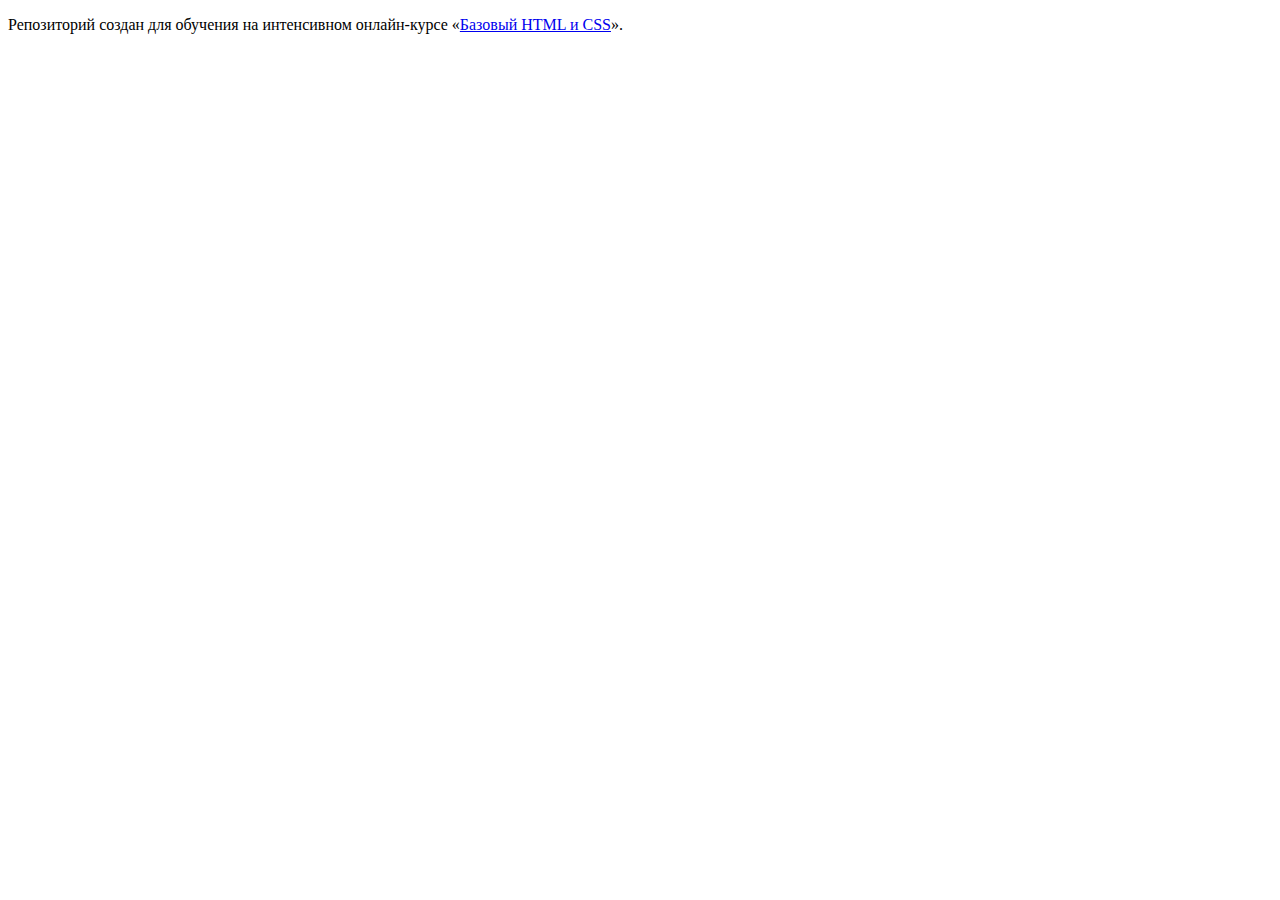
==== index.html @ b1e386b3 ":hatching_chick:" ====
<!DOCTYPE html>
<html lang="ru">
  <head>
    <meta charset="utf-8">
    <title>HTML Academy: Глейси</title>
  </head>
  <body>

    <p>Репозиторий создан для обучения на интенсивном онлайн‑курсе «<a href="https://htmlacademy.ru/intensive/htmlcss">Базовый HTML и CSS</a>».</p>

  </body>
</html>
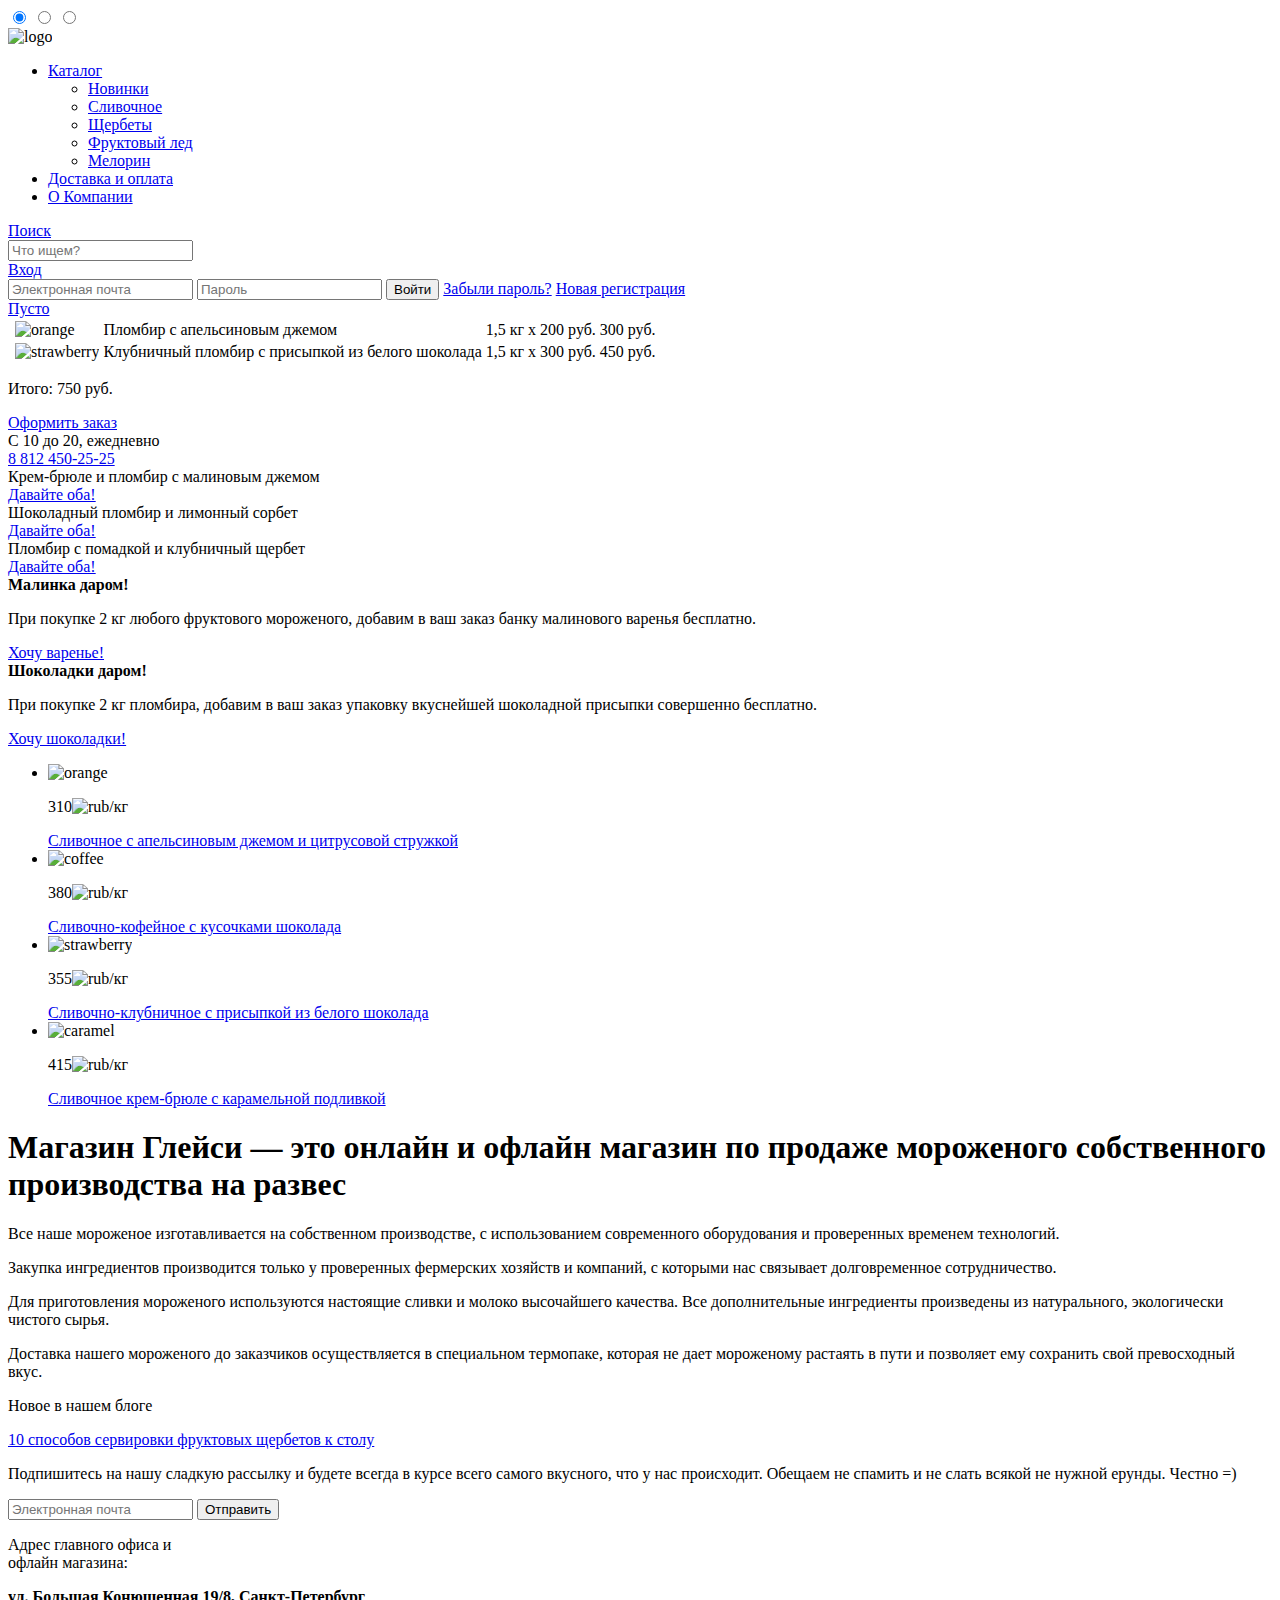
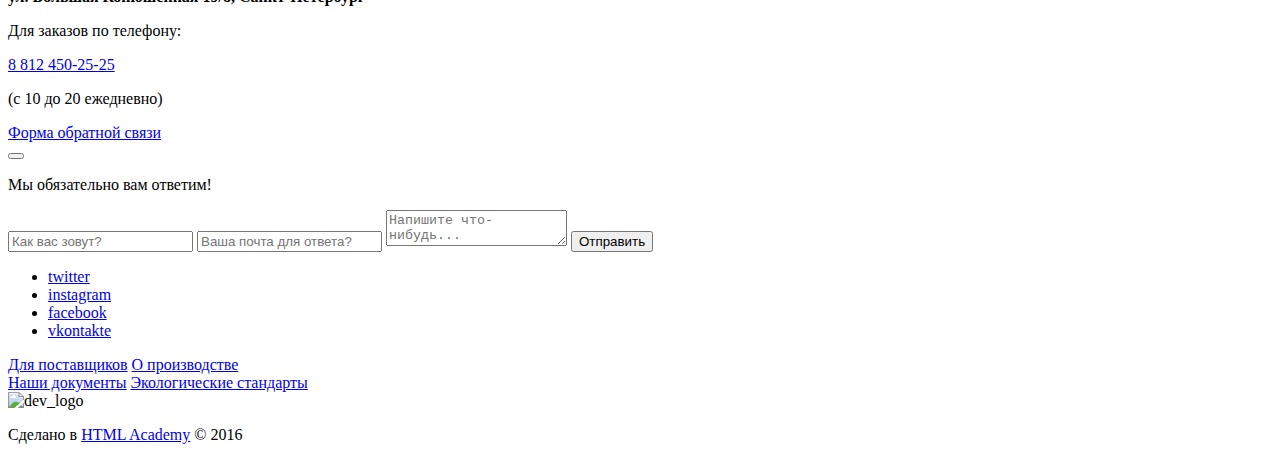
==== commit 8e5abe24: "First commit" ====
--- a/index.html
+++ b/index.html
@@ -1,12 +1,304 @@
 <!DOCTYPE html>
-<html lang="ru">
-  <head>
-    <meta charset="utf-8">
-    <title>HTML Academy: Глейси</title>
-  </head>
-  <body>
-
-    <p>Репозиторий создан для обучения на интенсивном онлайн‑курсе «<a href="https://htmlacademy.ru/intensive/htmlcss">Базовый HTML и CSS</a>».</p>
-
-  </body>
-</html>
+<html>
+<head>
+	<title>Gllacy - главная</title>
+	<meta charset="utf-8">
+	<link rel="stylesheet" href="css/normalize.css">
+	<link rel="stylesheet" href="css/style.min.css">
+</head>
+<body>
+	<input type="radio" id="btn-1" name="toggle" checked>
+	<input type="radio" id="btn-2" name="toggle">
+	<input type="radio" id="btn-3" name="toggle">
+
+	<div class="site-wrapper">
+		<header>
+			<div class="header-layout-column-left">
+				<div class="header-logo">
+					<img src="img/header_logo.svg" width="153" height="63" alt="logo">
+				</div>
+
+				<ul class="header-menu">
+					<li><a href="#shop">Каталог</a>
+						<div class="header-sub-menu-wrapper">
+							<ul class="header-sub-menu">
+								<li><a class="header-sub-menu-new" href="#">Новинки</a></li>
+								<li><a href="catalog.html">Сливочное</a></li>
+								<li><a href="#">Щербеты</a></li>
+								<li><a href="#">Фруктовый лед</a></li>
+								<li><a href="#">Мелорин</a></li>
+							</ul>
+						</div>
+					</li>
+
+					<li><a href="#price">Доставка и оплата</a></li>
+					<li><a href="#info">О Компании</a></li>
+				</ul>
+			</div>
+
+			<div class="header-layout-column-right">
+				<div class="header-search">
+					<a class="header-search-link" href="#search">Поиск</a>
+
+					<div class="search-field-wrapper">
+						<div class="search-field">
+							<form action="https://echo.htmlacademy.ru" method="get">
+								<input type="text" name="search" placeholder="Что ищем?" required>
+							</form>
+						</div>
+					</div>
+				</div>
+
+				<div class="header-login">
+					<a class="header-login-link" href="#login">Вход</a>
+
+					<div class="login-field-wrapper">
+						<div class="login-field">
+							<form action="https://echo.htmlacademy.ru" method="post">
+								<input type="email" name="email" placeholder="Электронная почта" required>
+
+								<input type="password" name="pass" placeholder="Пароль" required>
+
+								<input type="submit" value="Войти" name="submit_button">
+
+								<a href="#">Забыли пароль?</a>
+
+								<a href="#">Новая регистрация</a>
+							</form>
+						</div>
+					</div>
+				</div>
+
+				<div class="header-cart">
+					<a class="header-cart-link" href="#cart">Пусто</a>
+
+					<div class="cart-field-wrapper">
+						<div class="cart-field">
+							<table class="cart-table">
+								<tr>
+									<td><a class="item-delete" title="Удалить"></a></td>
+									<td><img src="img/orange.png" width="33" height="33" alt="orange"></td>
+									<td>Пломбир с апельсиновым джемом</td>
+									<td>1,5 кг<span> x 200 руб.</span></td>
+									<td>300 руб.</td>
+								</tr>
+
+								<tr>
+									<td><a class="item-delete" title="Удалить"></a></td>
+									<td><img src="img/strawberry.png" width="33" height="33" alt="strawberry"></td>
+									<td>Клубничный пломбир с присыпкой из белого шоколада</td>
+									<td>1,5 кг<span> x 300 руб.</span></td>
+									<td>450 руб.</td>
+								</tr>
+							</table>
+
+							<div class="cart-field-price-wrapper">
+								<p class="cart-field-price">Итого: 750 руб.</p>
+							</div>
+
+							<a class="cart-field-button button" href="#make_order">Оформить заказ</a>
+						</div>
+					</div>
+				</div>
+			</div>
+		</header>
+
+		<main>
+			<div class="info">
+				<div class="schedule">С 10 до 20, ежедневно</div>
+
+				<a class="tel" href="tel:+78124502525">8 812 450-25-25</a>
+			</div>
+
+			<div class="slider">
+				<div class="slider-controls">
+					<label for="btn-1"></label>
+					<label for="btn-2"></label>
+					<label for="btn-3"></label>
+				</div>
+
+				<div class="slide" id="slide-1">
+					<div class="slider-title">Крем-брюле и пломбир с малиновым джемом</div>
+					<a class="slider-button button" href="#1">Давайте оба!</a>
+				</div>
+
+				<div class="slide" id="slide-2">
+					<div class="slider-title">Шоколадный пломбир и лимонный сорбет</div>
+					<a class="slider-button button" href="#1">Давайте оба!</a>
+				</div>
+
+				<div class="slide" id="slide-3">
+					<div class="slider-title">Пломбир с помадкой и клубничный щербет</div>
+					<a class="slider-button button" href="#1">Давайте оба!</a>
+				</div>
+			</div>
+
+			<div class="banner-wrapper">
+				<div class="banner-left">
+					<b>Малинка даром!</b>
+
+					<p>При покупке 2 кг любого фруктового мороженого, добавим в ваш заказ банку малинового варенья бесплатно.</p>
+
+					<a class="banner-button button" href="#1">Хочу варенье!</a>
+				</div>
+
+				<div class="banner-right">
+					<b>Шоколадки даром!</b>
+
+					<p>При покупке 2 кг пломбира, добавим в ваш заказ упаковку вкуснейшей шоколадной присыпки совершенно бесплатно.</p>
+
+					<a class="banner-button button" href="#1">Хочу шоколадки!</a>
+				</div>
+			</div>
+
+			<ul class="products">
+				<li>
+					<div class="products-image products-hit">
+						<img class="products-photo" src="img/orange.png" width="267" height="267" alt="orange">
+
+						<p class="products-price">
+							<span>310<img src="img/rub_icon.svg" width="32" height="37" alt="rub"></span>/кг
+						</p>
+					</div>
+
+					<a class="products-title" href="#1">Сливочное с апельсиновым джемом и цитрусовой стружкой</a>
+				</li>
+
+				<li>
+					<div class="products-image products-hit">
+						<img class="products-photo" src="img/coffee.png" width="267" height="267" alt="coffee">
+
+						<p class="products-price"><span>380<img src="img/rub_icon.svg" width="32" height="37" alt="rub"></span>/кг</p>
+					</div>
+
+					<a class="products-title" href="#1">Сливочно-кофейное с кусочками шоколада</a>
+				</li>
+
+				<li>
+					<div class="products-image products-hit">
+						<img class="products-photo" src="img/strawberry.png" width="267" height="267" alt="strawberry">
+
+						<p class="products-price"><span>355<img src="img/rub_icon.svg" width="32" height="37" alt="rub"></span>/кг</p>
+					</div>
+
+					<a class="products-title" href="#1">Сливочно-клубничное с присыпкой из белого шоколада</a>
+				</li>
+
+				<li>
+					<div class="products-image products-hit">
+						<img class="products-photo" src="img/caramel.png" width="267" height="267" alt="caramel">
+
+						<p class="products-price"><span>415<img src="img/rub_icon.svg" width="32" height="37" alt="rub"></span>/кг</p>
+					</div>
+
+					<a class="products-title" href="#1">Сливочное крем-брюле с карамельной подливкой</a>
+				</li>
+			</ul>
+
+			<div class="seo">
+				<h1>Магазин Глейси — это онлайн и офлайн магазин по продаже мороженого собственного производства на развес</h1>
+
+				<div class="seo-top">
+					<p class="seo-paragraph">Все наше мороженое изготавливается на собственном производстве, с использованием современного оборудования и проверенных временем технологий.</p>
+
+					<p class="seo-paragraph">Закупка ингредиентов  производится только у проверенных фермерских хозяйств и компаний, с которыми нас связывает долговременное сотрудничество.</p>	          
+				</div>
+
+				<div class="seo-bottom">
+					<p class="seo-paragraph">Для приготовления мороженого используются настоящие сливки и молоко высочайшего качества. Все дополнительные ингредиенты произведены из натурального, экологически чистого сырья.</p>
+
+					<p class="seo-paragraph">Доставка нашего мороженого до заказчиков осуществляется в специальном термопаке, которая не дает мороженому растаять в пути и позволяет ему сохранить свой превосходный вкус.</p>
+				</div>
+			</div>
+
+			<div class="subscribe-and-news-wrapper">
+				<div class="blog-news">
+					<p>Новое в нашем блоге</p>
+
+					<a href="#blog_news">10 способов сервировки фруктовых щербетов к столу</a>
+				</div>
+
+				<div class="subscribe-wrapper">
+					<div class="subscribe">
+						<p>Подпишитесь на нашу сладкую рассылку и будете всегда в курсе всего самого вкусного, что у нас происходит. Обещаем не спамить и не слать всякой не нужной ерунды. Честно =)</p>
+
+						<div class="subscribe-form">
+							<form action="" method="post">
+								<input type="email" id="email" placeholder="Электронная почта"  required>
+								<input type="submit" value="Отправить" name="subscribe">
+							</form>
+						</div>
+					</div>
+				</div>
+			</div>
+
+		</main>
+
+		<div class="contacts">
+			<div class="contacts-map" id="ya-map"></div>
+
+			<div class="contacts-info">
+				<p>Адрес главного офиса и<br> офлайн магазина:</p>
+
+				<p><b>ул. Большая Конюшенная 19/8, Санкт-Петербург</b></p>
+
+				<p>Для заказов по телефону:</p>
+
+				<a class="contacts-tel" href="tel:+78124502525">8 812 450-25-25</a>
+
+				<p>(с 10 до 20 ежедневно)</p>
+
+				<a class="contacts-info-button button" href="feedback_form.html">Форма обратной связи</a>
+
+				<div class="feedback-form-overlay"></div>
+
+				<div class="feedback-form">
+					<form action="https://echo.htmlacademy.ru" method="post">
+						<button class="feedback-form-close" type="button" title="Закрыть"></button>
+
+						<p>Мы обязательно вам ответим!</p>
+
+						<input type="text" name="username" placeholder="Как вас зовут?" >
+
+						<input type="email" name="email" placeholder="Ваша почта для ответа?" >
+
+						<textarea name="comment" placeholder="Напишите что-нибудь..." ></textarea>
+
+						<input type="submit" value="Отправить" name="send_form">
+					</form>
+				</div>
+			</div>
+		</div>
+
+		<footer>
+			<ul class="footer-social">
+				<li><a class="icon icon-twit" href="#twitter">twitter</a></li>
+				<li><a class="icon icon-inst" href="#instagram">instagram</a></li>
+				<li><a class="icon icon-fb" href="#facebook">facebook</a></li>
+				<li><a class="icon icon-vk" href="#vkontakte">vkontakte</a></li>
+			</ul>
+
+			<div class="footer-sub-menu">
+				<div class="sub-menu-left">
+					<a class="sub-menu-marked" href="#1">Для поставщиков</a>
+
+					<a href="#1">О производстве</a>
+				</div>
+
+				<div class="sub-menu-right">
+					<a href="#1">Наши документы</a>
+
+					<a href="#1">Экологические стандарты</a>
+				</div>
+			</div>
+
+			<div class="footer-developer">
+				<img src="img/developer_logo.svg" width="108" height="37" alt="dev_logo">
+
+				<p>Сделано в <a href="https://htmlacademy.ru/">HTML Academy</a> &#169; 2016</p>
+			</div>
+		</footer>
+	</div>
+
+</body>
+</html>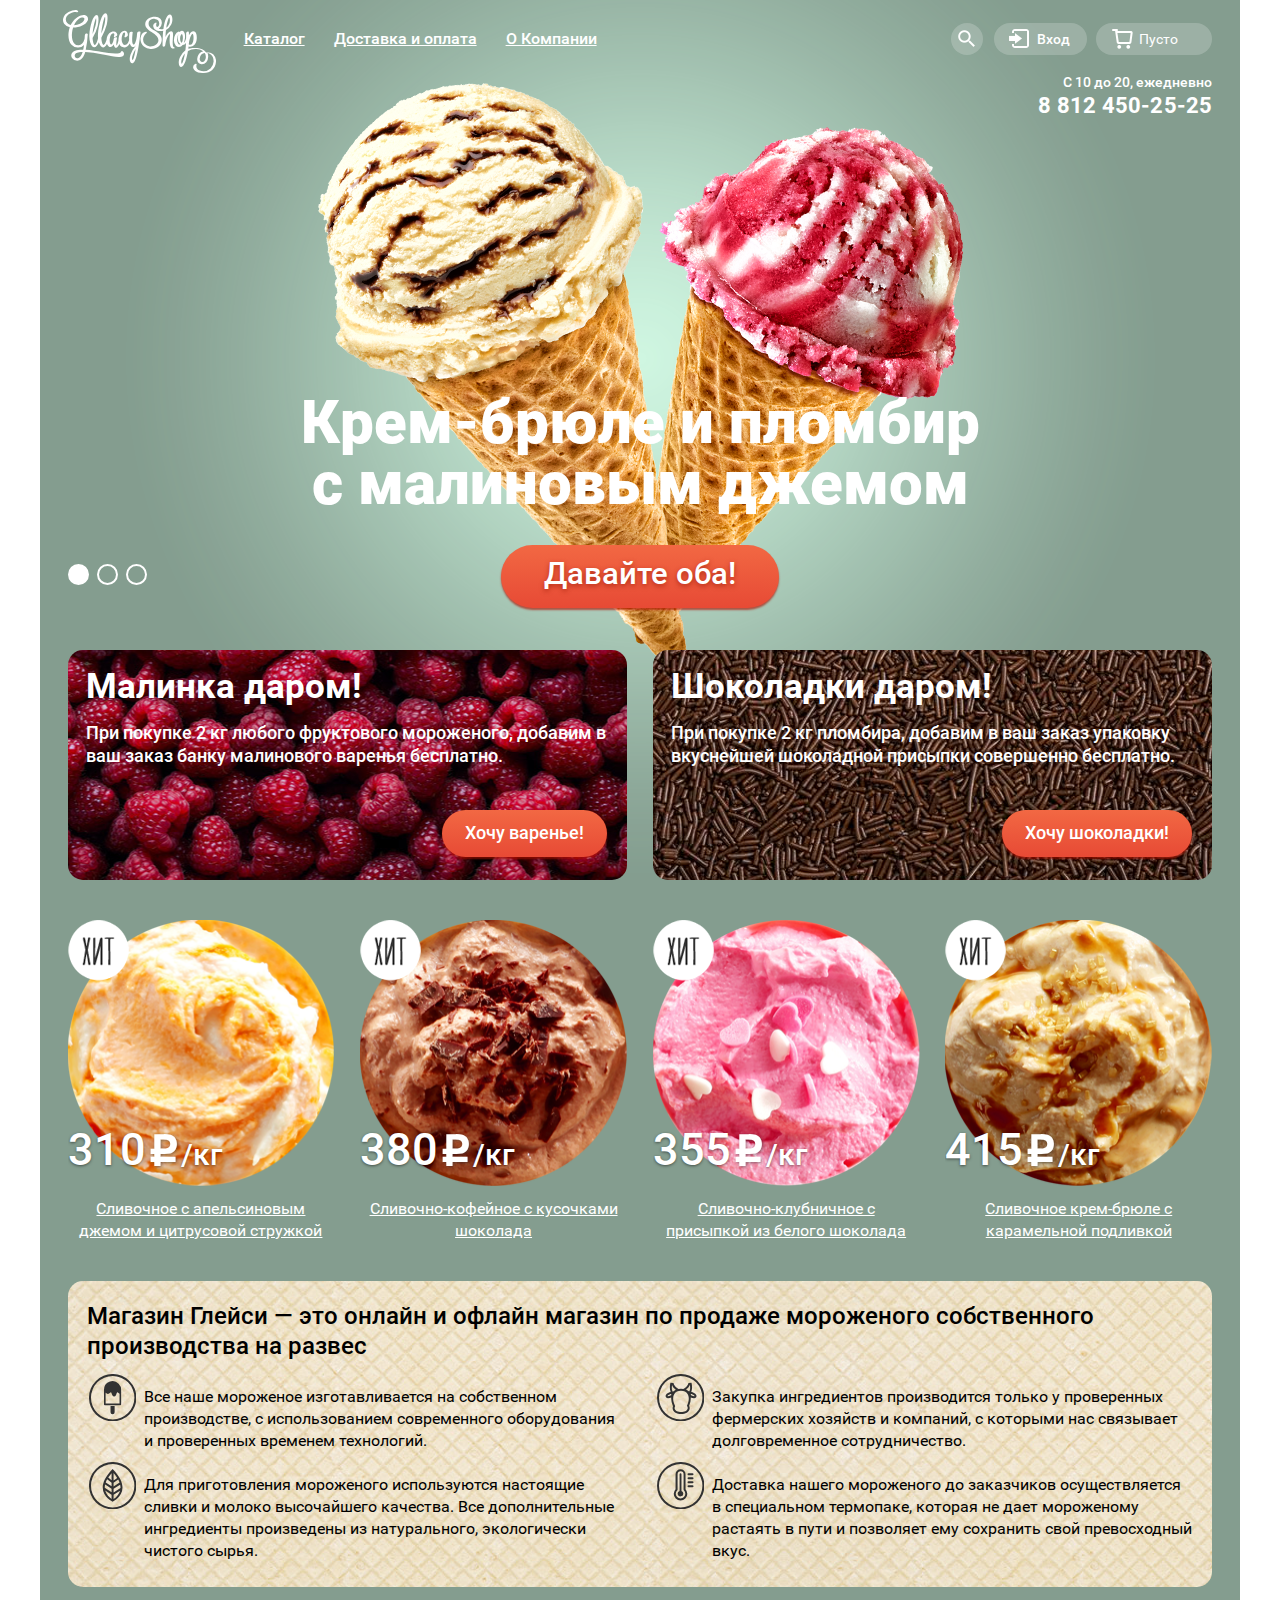
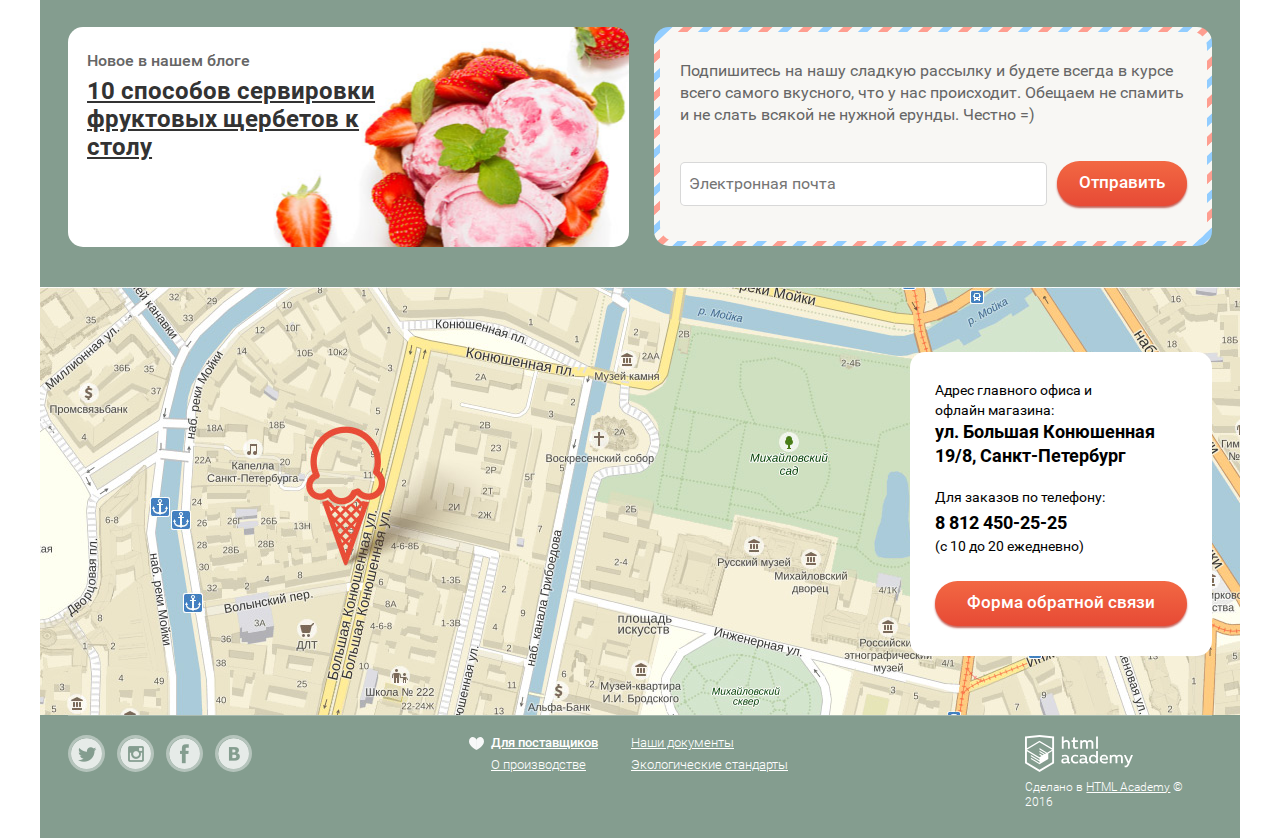
==== commit 1adc4a94: "3com" ====
--- a/index.html
+++ b/index.html
@@ -4,7 +4,7 @@
 	<title>Gllacy - главная</title>
 	<meta charset="utf-8">
 	<link rel="stylesheet" href="css/normalize.css">
-	<link rel="stylesheet" href="css/style.min.css">
+	<link rel="stylesheet" href="css/style.css">
 </head>
 <body>
 	<input type="radio" id="btn-1" name="toggle" checked>
@@ -19,11 +19,11 @@
 				</div>
 
 				<ul class="header-menu">
-					<li><a href="#shop">Каталог</a>
+					<li><a href="catalog.html">Каталог</a>
 						<div class="header-sub-menu-wrapper">
 							<ul class="header-sub-menu">
 								<li><a class="header-sub-menu-new" href="#">Новинки</a></li>
-								<li><a href="catalog.html">Сливочное</a></li>
+								<li><a href="#">Сливочное</a></li>
 								<li><a href="#">Щербеты</a></li>
 								<li><a href="#">Фруктовый лед</a></li>
 								<li><a href="#">Мелорин</a></li>
--- a/css/style.css
+++ b/css/style.css
@@ -0,0 +1,2062 @@
+@font-face {
+    font-family: 'roboto';
+    src: url('../fonts/roboto/Roboto-Light.ttf') format('truetype');
+    font-weight: 300;
+    font-style: normal;
+}
+
+@font-face {
+    font-family: 'roboto';
+    src: url('../fonts/roboto/Roboto-Regular.ttf') format('truetype');
+    font-weight: normal;
+    font-style: normal;
+}
+
+@font-face {
+    font-family: 'roboto';    
+    src: url('../fonts/roboto/Roboto-Medium.ttf') format('truetype');
+    font-weight: 500;
+    font-style: normal;
+}
+
+@font-face {
+    font-family: 'roboto';
+    src: url('../fonts/roboto/Roboto-Bold.ttf') format('truetype');
+    font-weight: bold;
+    font-style: normal;
+}
+
+@font-face {
+    font-family: 'roboto';    
+    src: url('../fonts/roboto/Roboto-Black.ttf') format('truetype');
+    font-weight: 800;
+    font-style: normal;
+}
+
+html, body {    
+    margin: 0 auto;
+    padding: 0;
+    background: #ffffff;
+}
+
+body {
+    max-width: 1200px;
+    min-width: 900px;
+    color: #ffffff;
+    background-color: #849d8f;
+    font-size: 16px;
+    line-height: normal;
+    font-family: roboto, Arial, sans-serif;
+    font-weight: normal;
+}
+
+.site-wrapper {
+    min-width: 900px;    
+    background-repeat: no-repeat;
+    background-position: top center;
+}
+
+.site-wrapper::before,
+.site-wrapper::after {
+    content: '';
+    visibility: hidden;
+}
+
+.site-wrapper::before,
+.site-wrapper::after {
+    background-image: url('../img/background-1.png');
+}
+
+.site-wrapper::after {
+    background-image: url('../img/background-2.png');
+}
+
+header,
+main,
+footer {
+    width: auto;
+    padding-left: 2.3%;
+    padding-right: 2.3%;
+}
+
+header {
+    padding-top: 5px; 
+}
+
+header::after,
+main::after,
+footer::after {
+    content: '';
+    display: table;
+    clear: both;
+}
+
+main {
+    position: relative;
+    border-top: 1px solid transparent;
+}
+
+footer {
+    position: relative;
+    padding-top: 20px;
+    padding-bottom: 15px;
+    text-align: center;
+}
+
+footer::before{  
+    content: '';
+    position: absolute;
+    top: 0;
+    left: 2.3%;
+    right: 2.3%;
+    border-top: 1px solid #ffffff;
+    opacity: 0.3;
+}
+
+h1 {
+    font-size: 24px;
+    font-weight: 500;
+    line-height: 30px;
+}
+
+a:link,
+a:visited {
+    color: #ffffff;
+}
+
+img {
+    max-height: 100%;
+    height: auto;
+}
+
+.button,
+input[type="submit"] {     
+    margin-bottom: 5px;   
+    border: none;
+    border-radius: 40px;
+    font-weight: 500;
+    text-align: center;
+    text-decoration: none;    
+    background-color: #ed5a3d;
+    background-image: linear-gradient(to bottom, #f26843 0%, #e74a35 100%);
+    box-shadow: 0 2px 2px 0px rgba(172, 16, 0, 0.64);
+    outline: none;
+    word-wrap: break-word;
+}
+
+.button:hover,
+input[type="submit"]:hover {
+    background-image: linear-gradient(to bottom, #f58669 0%, #ec6f5e 100%);
+    box-shadow: 0 2px 2px rgba(172, 16, 0, 1);
+}
+
+.button:active,
+input[type="submit"]:active {
+    background-image: linear-gradient(to bottom, #d84732 0%, #e1613e 100%);
+    box-shadow: inset 0 2px 2px rgba(172, 16, 0, 1);
+}
+
+input[type="text"]:hover,
+input[type="email"]:hover,
+input[type="password"]:hover,
+textarea:hover {
+    box-shadow: 0 0 0 1px rgba(154, 154, 154, 0.5);
+    border-color: rgba(154, 154, 154, 0.5);
+}
+
+input[type="text"]:focus,
+input[type="email"]:focus,
+input[type="password"]:focus,
+textarea:focus {
+    box-shadow: 0 0 0 1px rgba(46, 136, 228, 0.5);
+    border-color: rgba(46, 136, 228, 0.5);
+}
+
+.header-layout-column-left {
+    float: left;
+    font-size: 0;
+}
+
+.header-layout-column-right {
+    float: right;
+    margin-top: 18px;
+    font-size: 0;
+}
+
+.header-layout-column-left::after,
+.header-layout-column-right::after {
+    content: '';
+    display: table;
+    clear: both;
+}
+
+.header-logo {
+    float: left;
+    margin-top: 5px;
+    margin-left: -5px;
+    margin-right: 15px;
+}
+ 
+.header-menu {    
+    float: left;
+    margin: 0;
+    margin-top: 18px;     
+    padding: 0;
+    list-style: none;
+}
+
+.header-menu > li {
+    position: relative;
+    display: inline-block;    
+    margin-right: 2px;
+    vertical-align: top;
+}
+
+.header-menu > li > a {
+    display: block;
+    position: relative;
+    max-width: 190px;   
+    padding: 6px 13px;
+    padding-right: 14px;
+    font-size: 16px;
+    line-height: 1.3;  
+    font-weight: 500;
+    word-wrap: break-word;    
+}
+
+.header-menu > li:hover {
+    background: #f7f6f3;
+    border-radius: 20px;    
+}
+
+.header-menu > li:active {
+    background: #ededed;
+    box-shadow: inset 0 2px 1px rgba(105, 105, 105, 1);   
+}
+
+.header-menu > li:hover > a {
+    color: #000000;
+    text-decoration: none;
+}
+
+.header-menu-active {    
+    background: #d07058;
+    border-radius: 20px;
+}
+
+.header-menu-active > a {
+    text-decoration: none;
+}
+
+.header-menu > li:hover .header-sub-menu-wrapper{
+    display: block;
+}
+
+.header-sub-menu-wrapper {
+    display: none;
+    position: absolute;
+    padding: 0;
+    left: -5px;
+    padding-top: 5px;
+    z-index: 1;
+}
+
+.header-sub-menu {  
+    margin: 0;
+    padding: 1px 0;
+    list-style: none;
+    z-index: 2;
+    background: #f8f7f4;
+    border-radius: 5px;
+    box-shadow: 0 19px 25px 0px rgba(0, 0, 0, 0.4);
+}
+
+.header-sub-menu a,
+.header-sub-menu-active {
+    display: block;
+    max-width: 250px;
+    min-width: 103px;
+    min-height: 28px;  
+    margin-top: 4px;
+    margin-bottom: 4px; 
+    padding-left: 20px;
+    padding-right: 20px;
+    color: #000000;
+    font-size: 14px;
+    font-weight: normal;
+    line-height: 28px;
+    text-decoration: none;
+}
+
+.header-sub-menu a:hover {
+    background: #fbded7;
+}
+
+.header-sub-menu a:active {
+    background: #f6b5a5;
+}
+
+li .header-sub-menu-new {
+    position: relative;
+    margin-bottom: 10px;
+    font-weight: bold;
+}
+
+.header-sub-menu-new::after {
+    position: absolute;
+    bottom: -6px;
+    left: 4%;
+    content: '';
+    width: 90%;
+    height: 1px;
+    background: #000000;
+    background-color: rgba(0, 0, 0, 0.2);
+}
+
+li .header-sub-menu-active {
+    pointer-events: none;
+    cursor: default;
+    background-color: #d07058;
+    color: #ffffff;
+}
+
+.header-search {
+    float: left;
+    position: relative;
+    margin-right: 11px;
+}
+
+.header-search::before {
+    position: absolute;
+    top: 5px;
+    left: 5px;
+    content: '';
+    display: block;
+    width: 22px;
+    height: 22px;
+    background-color: red;
+    background: url('../img/sprite.png') no-repeat -8px -303px;
+}
+
+.header-search:hover::before {
+    background: url('../img/sprite.png') no-repeat -8px -340px;
+}
+
+.header-search-link {
+    display: block;
+    width: 32px;
+    height: 32px;
+    font-size: 0;
+    background-color: rgba(255, 255, 255, 0.2);
+    border-radius: 50%;
+}
+
+.header-search:hover .header-search-link {
+    background: #f8f7f4;
+}
+
+.header-search:hover .search-field-wrapper{
+    display: block;
+}
+
+.search-field-wrapper {
+    display: none;
+    position: absolute;
+    right: 0px;
+    padding-top: 4px;
+    z-index: 1;
+}
+
+.search-field{
+    width: 311px;
+    max-height: 69px;
+    padding: 15px 15px;
+    padding-left: 16px;
+    background: #f8f7f4;
+    border-radius: 5px;
+    box-shadow: 0 19px 25px 0px rgba(0, 0, 0, 0.4);
+    z-index: 2;
+}
+
+.search-field input[type="text"] {
+    box-sizing: border-box;
+    width: 100%;
+    min-height: 39px;
+    padding: 6px 0;
+    padding-left: 11px;
+    color: #000000;
+    border: 1px solid rgba(178, 178, 178, 0.5);
+    border-radius: 5px;
+    font-size: 14px;
+    line-height: 24.3px;
+    outline: none;
+}
+
+.header-login {
+    float: left;
+    position: relative;
+    margin-right: 9px;
+}
+
+.header-login::before {
+    position: absolute;
+    top: 4px;
+    left: 15px;
+    content: '';
+    display: block;
+    width: 25px;
+    height: 25px;
+    background: url('../img/sprite.png') no-repeat -10px -225px;
+}
+
+.header-login:hover::before {
+    background: url('../img/sprite.png') no-repeat -10px -265px;
+}
+
+.header-login-link {
+    display: block;
+    max-width: 150px;
+    min-height: 18px;
+    padding-top: 7px;
+    padding-bottom: 7px;
+    padding-left: 43px;
+    padding-right: 17px;
+    text-align: center;
+    font-size: 14px;
+    font-weight: 500;
+    line-height: 1.3;
+    background-color: rgba(255, 255, 255, 0.2);
+    border-radius: 20px;
+    text-decoration: none;
+}
+
+.header-login:hover .header-login-link{
+    background: #f8f7f4;
+    color: #000000;
+}
+
+.header-login:hover .login-field-wrapper {
+    display: block;
+}
+
+.login-field-wrapper {
+    display: none;
+    position: absolute;
+    right: 1px;
+    padding-top: 5px;
+    z-index: 1;
+}
+
+.login-field {
+    width: 241px;
+    padding-top: 20px;
+    padding-bottom: 12px;
+    padding-left: 16px;
+    padding-right: 15px;
+    background: #f8f7f4;
+    border-radius: 5px;
+    box-shadow: 0 19px 25px 1px rgba(0, 0, 0, 0.4);
+    z-index: 2;
+}
+
+.login-field::after {
+    content: '';
+    display: table;
+    clear: both;
+}
+
+.login-field input[type="email"],
+.login-field input[type="password"] {
+    box-sizing: border-box;
+    width: 100%;
+    max-height: 39px;
+    margin-bottom: 10px;
+    padding-top: 7px;
+    padding-bottom: 6px;
+    padding-left: 15px;    
+    border: 1px solid rgba(178, 178, 178, 0.5);
+    border-radius: 5px;
+    font-size: 14px;
+    line-height: 24.3px;
+    outline: none;
+    color: #000000;
+}
+
+.login-field input[type="submit"] {
+    float: left;
+    min-width: 100px;
+    max-width: 100%;
+    margin-top: 5px;
+    margin-right: 20px;
+    padding-top: 5px;
+    padding-bottom: 6px;
+    padding-left: 10px;
+    padding-right: 10px;
+    font-size: 15px;
+    line-height: 24.3px;
+    box-shadow: 0 1px 2px 0px rgba(172, 16, 0, 1);
+ }
+
+.login-field a {
+    display: inline-block;
+    vertical-align: middle;
+    margin-top: 5px;
+    font-size: 13px;
+    line-height: 1.3;    
+    color: #000000;
+}
+
+.login-field a:hover,
+.login-field a:active {
+    color: #ffbc9e;
+}
+
+.header-cart {
+    float: left;
+    position: relative;
+}
+
+.header-cart::before {
+    position: absolute;
+    top: 4px;
+    left: 15px;
+    content: '';
+    display: block;
+    width: 25px;
+    height: 25px;
+    background-color: red;
+    background: url('../img/sprite.png') no-repeat -9px -8px;
+}
+
+.header-cart:hover::before {
+    background: url('../img/sprite.png') no-repeat -9px -47px;
+}
+
+.header-cart-link{
+    display: block;    
+    max-width: 150px;
+    min-height: 16px;
+    padding-top: 7px;
+    padding-bottom: 7px;
+    padding-left: 43px;  
+    padding-right: 34px;
+    font-size: 14px; 
+    text-align: center;
+    line-height: 1.3;
+    background-color: rgba(255, 255, 255, 0.2);
+    border-radius: 20px;
+    text-decoration: none;
+}
+
+.header-cart:hover > .header-cart-link {
+    background: #f8f7f4;
+    color: #000000;
+}
+
+.header-cart:hover .cart-field-wrapper{
+    display: block;
+}
+
+.cart-field-wrapper {
+    display: none;
+    position: absolute;
+    right: -2px;
+    padding-top: 4px;
+    z-index: 1;
+}
+
+.cart-field {
+    min-width: 515px;
+    padding-top: 6px;
+    padding-left: 15px;
+    padding-right: 10px;
+    padding-bottom: 16px;
+    background: #f8f7f4;
+    color: #000000;
+    border-radius: 5px;
+    box-shadow: 0 19px 25px 1px rgba(0, 0, 0, 0.4);
+}
+
+.cart-field::after {
+    content: '';
+    display: table;
+    clear: both;
+}
+
+.cart-table {
+    position: relative;
+    font-size: 13px;
+    border-collapse: separate;
+    border-spacing: 0 19px;
+    margin-bottom: -18px;
+}
+
+.cart-table::after {
+    content: '';
+    position: absolute;
+    bottom: 21px;
+    left: 0;
+    width: 100%;
+    height: 1px;
+    background: #cacac7;
+}
+
+.cart-table td {
+    min-height: 40px;
+    padding-top: 10px; 
+    line-height: 1.3;
+    vertical-align: top;
+    word-wrap: break-word;
+}
+
+.cart-table td:nth-child(1) {
+    position: relative;
+    padding-top: 9px;
+    padding-left: 0;
+    padding-right: 12px;
+}
+
+.cart-table td:nth-child(2) {
+    padding-top: 1px;
+    padding-right: 12px;
+}
+
+.cart-table td:nth-child(3) {
+    max-width: 223px;
+    padding-right: 10px;
+}
+
+.cart-table td:nth-child(4),
+.cart-table td:nth-child(5) {
+    padding-left: 14px;
+    padding-right: 14px;
+    text-align: center;
+}
+
+.cart-table td:nth-child(4) {
+    max-width: 115px;
+}
+
+.cart-table td:nth-child(5) {
+    max-width: 85px;
+}
+
+.item-delete {
+    display: block;
+    position: relative;    
+    width: 15px;
+    height: 15px;
+    font-size: 0;
+    background: none;
+    border: 0;
+    outline: 0;
+    cursor: pointer;
+}
+
+.item-delete::before,
+.item-delete::after {
+    content: '';
+    position: absolute;
+    top: 7px;
+    left: 0px;
+    width: 14px;
+    height: 1px;
+    background-color: #000000;
+}
+
+.item-delete::before {
+    -webkit-transform: rotate(45deg);
+    -ms-transform: rotate(45deg);
+    transform: rotate(45deg);
+}
+
+.item-delete::after {
+    -webkit-transform: rotate(-45deg);
+    -ms-transform: rotate(-45deg);
+    transform: rotate(-45deg);
+}
+
+.cart-table img {
+    margin-right: 0;
+    vertical-align: middle;
+}
+
+.cart-table span {
+    color: #878787;
+}
+
+.cart-field-price-wrapper {    
+    width: auto;
+}
+
+.cart-field-price-wrapper::after {
+    content: '';
+    display: table;
+    clear: both;
+}
+
+.cart-field-price {
+    float: right;
+    max-width: 160px;
+    margin-top: 11px;
+    margin-right: 15px;
+    font-size: 15px;
+    font-weight: bold;
+    line-height: 1.3;
+}
+
+.cart-field-button {
+    float: right;
+    max-width: 180px;
+    margin-top: -2px;
+    margin-right: 5px;
+    padding: 8px 22px;
+    padding-bottom: 8px;
+    padding-right: 20px;
+    font-size: 15px;
+    line-height: 1.3;
+    box-shadow: 0 1px 2px 0px rgba(172, 16, 0, 1);
+}
+
+.info {
+    position: absolute;
+    top: -1px;
+    right: 2.3%;
+    max-width: 275px;
+    margin-top: 0px;   
+    color: #ffffff;
+    text-align: right;
+}
+
+.info .schedule {
+    display: inline-block;
+    vertical-align: top;
+    font-size: 14px;
+    font-weight: 500;
+    line-height: 1.3;
+}
+
+.info .tel {
+    display: inline-block;
+    vertical-align: middle;
+    font-size: 22px;
+    font-weight: bold;
+    line-height: 1.3;
+    text-decoration: none;    
+    letter-spacing: 0.2px;
+}
+
+body > input[type=radio] {
+    display: none;
+}
+
+.slider {
+    min-height: 214px; 
+    width: 700px;
+    margin: 0 auto;
+    margin-bottom: 32px;
+    padding-top: 319px;
+    padding-bottom: 5px;
+    text-align: center;
+}
+
+.slide {
+    display: none;
+}
+
+.slider-controls {
+    position: absolute; 
+    top: 490px;
+    left: 2.3%;
+    z-index: 2; 
+    font-size: 0;
+}
+
+.slider-controls label {
+    display: inline-block;
+    width: 17px;
+    height: 17px;
+    margin-right: 8px;
+    vertical-align: top;
+    cursor: pointer;
+    border-radius: 50%;    
+    border: 2px solid #ffffff;   
+}
+
+.slider-controls label:hover {
+    background: #a1b6aa;
+    background-color: rgba(255, 255, 255, 0.4);    
+}
+
+#btn-1:checked ~ .site-wrapper .slider-controls label[for="btn-1"],
+#btn-2:checked ~ .site-wrapper .slider-controls label[for="btn-2"],
+#btn-3:checked ~ .site-wrapper .slider-controls label[for="btn-3"] {
+    background-color: #ffffff;
+}
+
+#btn-1:checked ~ .site-wrapper #slide-1,
+#btn-2:checked ~ .site-wrapper #slide-2,
+#btn-3:checked ~ .site-wrapper #slide-3 {
+    display: block;
+}
+
+#btn-1:checked ~ .site-wrapper {
+  background-color: #849d8f;
+  background-image: url('../img/background-1.png');
+}
+
+#btn-2:checked ~ .site-wrapper {
+  background-color: #8996a6;
+  background-image: url('../img/background-2.png');
+}
+
+#btn-3:checked ~ .site-wrapper {
+  background-color: #9d8b84;
+  background-image: url('../img/background-3.png');
+}
+
+.slider-title {
+    margin-bottom: 31px;
+    font-size: 60px;
+    font-weight: 800;
+    line-height: 60.35px;
+}
+
+.slider-button {
+    display: inline-block;
+    min-width: 100px;
+    max-width: 400px;
+    padding-left: 43px;
+    padding-right: 43px;
+    padding-top: 9px;
+    padding-bottom: 13px;
+    font-size: 31.48px;
+    font-weight: 500;
+    line-height: 1.3;
+    vertical-align: middle;
+    text-shadow: 0 2px 5px rgba(160, 32, 11, 0.76);
+}
+
+.banner-wrapper::after {
+    content: '';
+    display: table;
+    clear: both;
+}
+
+.banner-left,
+.banner-right {
+    float: left;
+    width: 45.5%;
+    margin-bottom: 40px;
+    padding-top: 14px;    
+    padding-bottom: 18px;
+    padding-left: 1.6%;
+    padding-right: 1.8%;
+    border-radius: 15px;
+}
+
+.banner-left {
+    margin-right: 2.2%;
+    background: #ab3454 url('../img/raspberry_background.jpg') repeat 20% center;
+    background-size:  auto;
+}
+
+.banner-right {
+    background: #6f5049 url('../img/choco_background.jpg') repeat 80% center;
+    background-size: auto;
+}
+
+.banner-left b,
+.banner-right b {
+    display: block;
+    margin-bottom: 13px;
+    font-size: 35px;
+    font-weight: bold;
+    line-height: 1.3;    
+}
+
+.banner-left p,
+.banner-right p {    
+    margin-top: 0px;
+    min-height: 70px;
+    font-size: 18px;
+    font-weight: 500;
+    line-height: 1.25;
+}
+
+.banner-button {
+    float: right; 
+    min-width: 80px;
+    max-width: 250px;
+    min-height: 22px;   
+    padding: 11px 23px;
+    padding-bottom: 12px;
+    font-size: 18px;
+    line-height: 1.3;
+}
+
+.products {
+    margin: 0;
+    padding: 0;
+    font-size: 0;
+    list-style: none;
+}
+
+.products li {
+    position: relative;
+    display: inline-block;
+    width: 23.3%;
+    margin-right: 2.26%;
+    margin-bottom: 20px;
+    vertical-align: top;
+    font-size: 16px;
+    text-align: center;
+}
+
+.products li:nth-child(4n) {
+    margin-right: 0;
+}
+
+.products li:not(:hover) .products-image,
+.products li:not(:hover) .products-title {
+    z-index:0;
+}
+
+.products li:hover .products-background {
+    display: block;
+}
+
+.products li:hover .products-view-button {
+    display: block;
+}
+
+.products li:hover .products-title {
+    text-decoration: none;
+}
+
+.products-image {
+    position: relative;    
+    margin-bottom: -1px;
+    z-index: 3;
+}
+
+.products-hit::before {
+    content: '';
+    position: absolute;
+    top: 0;
+    left: 0;
+    width: 61px;
+    height: 61px;
+    background: url('../img/hit.png') no-repeat 0 0;
+}
+
+.products-photo {
+    width: 100%;
+    margin-bottom: 9px;
+}
+
+.products-price {
+    position: absolute;
+    bottom: 20px;
+    left: 0;
+    max-width: 100%;
+    max-height: 60px;
+    margin: 0;
+    color: #ffffff;
+    font-size: 30px;
+    font-weight: 500;
+    line-height: 1.3;
+    text-shadow: 0 1px 3px rgba(0, 0, 0, 0.5);
+    overflow: hidden;
+}
+
+.products-price span {
+    font-size: 45px;
+}
+
+.products-price img {  
+    width: 32px;
+    height: 37px;
+    margin-left: 3px;
+    margin-bottom: 4px;
+    vertical-align: middle;
+}
+
+.products-title {
+    position: relative;
+    display: inline-block;
+    margin-bottom: 19px;
+    padding: 0 6px;
+    text-align: center;
+    vertical-align: middle;
+    line-height: 22px;
+    z-index: 3;
+}
+
+.products-background {
+    display: none;
+    position: absolute;
+    top: -6px;
+    left: -6px;
+    width: 104%;
+    height: 104%;
+    padding-bottom: 50px;
+    border-radius: 5px;
+    background: #a9bab0;
+    background-color: rgba(255, 255, 255, 0.3);
+    box-shadow: 0 20px 20px 0 rgba(0, 0, 0, 0.1);
+    z-index: 2;
+}
+
+.products-view-button {
+    position: absolute;
+    display: none;
+    left: 50%;
+    width: 70%;
+    margin-left: -37%;
+    padding-top: 8px;
+    padding-bottom: 7px;
+    padding-left: 2%;
+    padding-right: 2%;
+    font-size: 15px;    
+    font-weight: 500;
+    line-height: 1.3;
+    z-index: 3;
+}
+
+.seo {
+    width: auto;
+    margin-bottom: 40px;
+    padding-top: 20px;
+    padding-bottom: 15px;
+    padding-left: 19px;
+    padding-right: 20px;
+    color: #000000;
+    background: #e7dabc url('../img/seo_background.jpg') repeat 0 0;
+    border-radius: 15px;
+}
+
+.seo-top::after,
+.seo-bottom::after {
+    content: '';
+    display: table;
+    clear: both;
+}
+
+.seo h1 {
+    margin-top: 0;
+    margin-bottom: 13px;
+}
+
+.seo-top p:first-child,
+.seo-bottom p:first-child {
+    float: left;
+    width: 48.9%;
+}
+
+.seo-top p:last-child,
+.seo-bottom p:last-child {
+    float: right;
+    width: 48.6%;
+}
+
+.seo-paragraph {
+    position: relative;
+    box-sizing: border-box;
+    margin-top: 0;
+    margin-bottom: 10px;
+    padding-top: 12px;
+    padding-left: 57px;
+    font-size: 16px;
+    line-height: 22px;
+}
+
+.seo-paragraph::before {
+    position: absolute;
+    top: 0;
+    left: 2px;
+    content: '';
+    width: 47px;
+    height: 47px;     
+}
+
+.seo-top .seo-paragraph:first-child::before {
+    background: url('../img/icecream_icon.svg') no-repeat 0 0;   
+}
+
+.seo-top .seo-paragraph:last-child::before {
+    background: url('../img/cow_icon.svg') no-repeat 0 0;   
+}
+
+.seo-bottom .seo-paragraph:first-child::before {
+    background: url('../img/leaf_icon.svg') no-repeat 0 0;   
+}
+
+.seo-bottom .seo-paragraph:last-child::before {
+    background: url('../img/thermometer_icon.svg') no-repeat 0 0;   
+}
+
+.subscribe-and-news-wrapper::after {
+    content: '';
+    display: table;
+    clear: both;
+}
+
+.blog-news {    
+    float: left;    
+    width: 45.3%;
+    min-height: 192px;
+    margin-right: 1.9%;
+    margin-bottom: 40px;
+    padding-top: 8px;   
+    padding-bottom: 20px;
+    padding-left: 1.7%;
+    padding-right: 2%;
+    color: #000000;
+    background: #ffffff url('../img/blog_background.jpg') no-repeat 0 0;
+    background-size: auto auto;
+    background-position:  9.5% 39.5%;
+    border-radius: 15px;
+    text-align: left;
+}
+
+.blog-news p {
+    max-width: 290px;
+    margin-bottom: 5px;
+    color: #666666;
+    font-weight: 500;
+    line-height: 1.3;
+}
+
+.blog-news a {
+    display: table;
+    max-width: 290px;
+    max-height: 100px;
+    font-size: 24px;
+    font-weight: bold;
+    color: #333333;
+}
+
+.blog-news a:hover {
+    color: #ffbc9e;
+}
+
+.subscribe-wrapper {
+    float: right;     
+    width: 47.8%;
+    min-height: 192px;
+    margin-bottom: 40px;
+    padding: 5px;
+    padding-left: 6px;
+    background: #f8f7f4 url('../img/subscribe_background.png') repeat 0 0;    
+    border-radius: 15px;
+}
+
+.subscribe { 
+    width: auto;
+    padding-top: 12px;
+    padding-bottom: 35px;
+    padding-left: 20px;
+    padding-right: 20px;
+    line-height: 22px;
+    background: #f8f7f4;
+    border-radius: 15px;
+    text-align: left;
+}
+
+.subscribe p {
+    color: #666666;
+    margin-bottom: 16px;
+    min-height: 86px;
+}
+
+.subscribe-form {
+    position: relative;
+    width: auto;
+    padding-right: 140px;
+}
+
+.subscribe-form::after {
+    content: '';
+    display: table;
+    clear: both;
+}
+
+.subscribe-form input[type="email"] {
+    display: inline-block;
+    box-sizing: border-box;
+    width: 100%;
+    max-height: 44px;
+    padding-top: 9px; 
+    padding-bottom: 9px; 
+    padding-left: 8px;
+    color: #000000;
+    border: 1px solid rgba(178, 178, 178, 0.5);
+    border-radius: 5px;
+    line-height: 24.3px;
+    vertical-align: middle;
+    outline: none;
+}
+
+.subscribe-form input[type="submit"] {
+    position: absolute;
+    top: -1px;
+    right: 0;
+    padding-top: 9px;
+    padding-bottom: 11px;
+    padding-left: 22px;
+    padding-right: 22px;
+    font-size: 17px;
+    line-height: 24.3px;
+}
+
+.contacts {    
+    position: relative;
+    height: 428px;
+    font-size: 0;
+}
+    
+.contacts-map {           
+    height: 100%;
+    width: 100%; 
+    font-size: 0;
+    background: url('../img/map_background.jpg') no-repeat 0 0;
+  }
+
+   /* ÑÐºÑ€Ñ‹Ð²Ð°ÐµÐ¼ ÐºÐ¾Ð¿Ð¸Ñ€Ð°Ð¹Ñ‚ ÑÐ½Ð´ÐµÐºÑÐ° */
+.ymaps-2-1-34-copyrights-pane {
+    display: none;
+}
+
+.contacts-info {
+    position: absolute;
+    top: 65px;
+    right: 2.3%;
+    width: 252px;
+    min-height: 240px;
+    padding-top: 28px;
+    padding-bottom: 25px;
+    padding-left: 25px;
+    padding-right: 25px;    
+    color: #000000; 
+    background: #ffffff;
+    border-radius: 15px;
+    z-index: 2;
+}
+
+.contacts-info p{
+    margin-top: 0px;
+    margin-bottom: 0px;
+    font-size: 14px;
+    line-height: 20px;
+}
+
+.contacts-info b {
+    display: block;
+    margin-bottom: 19px;
+    font-size: 18px;
+    line-height: 24px;
+}
+
+.contacts .contacts-tel {
+    display: block;
+    margin-top: 5px;
+    margin-bottom: 2px;
+    font-size: 18px;
+    font-weight: bold;
+    line-height: 22px;
+    color: #000000;
+    text-decoration: none;
+}
+
+.contacts-info-button {
+    display: inline-block;
+    width: 100%;
+    box-sizing: border-box;
+    margin-top: 25px;
+    padding-top: 9px;
+    padding-bottom: 11px;
+    padding-left: 4%;
+    padding-right: 4%;
+    font-size: 17px;
+    line-height: 24.3px;
+    vertical-align: middle;
+}
+
+.feedback-form-overlay {
+    display: none;
+    position: fixed;
+    top: 0;
+    left: 0;
+    width: 100%;
+    height: 100%;
+    background-color: rgba(0, 0, 0, 0.3);
+    z-index: 10;
+}
+
+.feedback-form,
+.feedback-form-no-js {
+    display: none;
+    position: fixed;
+    top: 50%;
+    left: 50%;
+    width: 428px;
+    min-height: 405px;
+    margin-top: -320px;
+    margin-left: -237px;
+    padding-top: 14px;
+    padding-bottom: 22px;
+    padding-left: 24px;
+    padding-right: 25px;
+    background: #f8f7f4;
+    border-radius: 10px;
+    color: #000000;
+    z-index: 15;
+}
+
+.feedback-form-no-js {
+    position: static;
+    margin: 130px auto;
+}
+
+.feedback-form-no-js,
+.feedback-form-show,
+.feedback-form-overlay-show {
+    display: block;
+}
+
+@keyframes bounce {
+    0% { transform: translateY(-2000px); }
+    70% { transform: translateY(30px); }
+    90% { transform: translateY(-10px); }
+    100% { transform: translateY(0); }
+}
+
+.feedback-form-show {
+    animation: bounce 0.6s;
+}
+
+@keyframes shake {
+    0%, 100% { transform: translateX(0); }
+    10%, 30%, 50%, 70%, 90% { transform: translateX(-10px); }
+    20%, 40%, 60%, 80% { transform: translateX(10px); }
+}
+
+.feedback-form-error {
+    animation: shake 0.6s;
+}
+
+.feedback-form-close {
+    position: absolute;
+    top: 13px;
+    right: 13px;
+    width: 22px;
+    height: 22px;
+    font-size: 0;
+    background: none;
+    border: 0;
+    outline: 0;
+    cursor: pointer;
+}
+
+.feedback-form-close::before,
+.feedback-form-close::after {
+    content: '';
+    position: absolute;
+    top: 10px;
+    left: 0px;
+    width: 22px;
+    height: 2px;
+    background-color: #000000;
+}
+
+.feedback-form-close::before {
+    -webkit-transform: rotate(45deg);
+    -ms-transform: rotate(45deg);
+    transform: rotate(45deg);
+}
+
+.feedback-form-close::after {
+    -webkit-transform: rotate(-45deg);
+    -ms-transform: rotate(-45deg);
+    transform: rotate(-45deg);
+}
+
+.feedback-form p {
+    margin-top: 0px;
+    margin-bottom: 18px;
+    font-size: 24px;
+    font-weight: 500;
+    line-height: 1.3;    
+}
+
+.feedback-form input[type="text"],
+.feedback-form input[type="email"] {
+    width: 250px;
+    height: 40px;
+    margin-bottom: 20px;
+    border: 1px solid #d3d3d2;
+    padding-left: 15px;
+    padding-right: 16px;
+    font-size: 16px;
+    line-height: 24.3px;
+    border-radius: 5px;
+    outline: none;
+    color: #000000;
+}
+
+.feedback-form textarea {
+    box-sizing: border-box;
+    width: 100%;
+    height: 155px;
+    margin-bottom: 25px;
+    padding: 8px 15px;
+    border: 1px solid #d3d3d2;
+    color: #000000;
+    font-size: 16px;
+    line-height: 24.3px;
+    border-radius: 5px;
+    outline: none;
+}
+
+.feedback-form input[type="submit"] {
+    float: right;
+    min-width: 139px;
+    margin-right: -1px;
+    padding: 10px 27px;
+    padding-right: 26px;    
+    color: #ffffff;
+    font-size: 17px;
+    line-height: 24.3px;
+}
+
+.breadcrumbs {
+    margin: 0;
+    margin-top: 24px;
+    margin-bottom: 8px;
+    padding: 0; 
+    font-size: 0;
+    list-style: none;
+}
+
+.breadcrumbs li{
+    position: relative;
+    display: inline-block;
+    max-width: 170px;
+    padding: 0;
+    padding-right: 21px;
+    font-size: 14px;
+    font-weight: 300;
+    line-height: 1.3;  
+    vertical-align: top; 
+    white-space: nowrap;
+    overflow: hidden;
+    text-overflow: ellipsis;
+}
+
+.breadcrumbs li::after {
+    display: block;
+    content: '»';
+    position: absolute;
+    top: 0px;
+    right: 8px;
+}
+
+.breadcrumbs-active {
+    pointer-events: none;
+    cursor: default;
+}
+
+.breadcrumbs li:last-of-type::after {
+    display: none;
+}
+
+.breadcrumbs a:hover,
+.breadcrumbs a:active {
+    color: #ffbc9e;
+}
+
+.catalog-title{
+    max-width: 65%;
+    margin: 0;
+    margin-bottom: 31px;
+    color: #ffffff;
+    font-size: 35px;
+    font-weight: bold;
+    line-height: 30px;  
+}
+
+.filter-form {
+    margin-bottom: 26px;
+    max-width: 858px;
+}
+
+.filter-form::after {
+    content: '';
+    display: table;
+    clear: both;
+}
+
+.filter-type-wrapper{
+    float: left;
+    margin-right: 16px;    
+    margin-bottom: 14px;
+}
+
+.filter-type-name {
+    max-width: 170px;
+    margin-bottom: 7px;
+    padding-left: 16px;
+    font-size: 14px;
+    white-space: nowrap;
+    overflow: hidden;    
+    text-overflow: ellipsis;
+}
+
+.filter-type {
+    display: block;
+    min-width: 194px;
+    max-width: 230px;
+    margin-left: -1px;
+    padding-top: 6px;
+    padding-bottom: 9px;
+    padding-left: 11px;
+    padding-right: 25px;
+    background: #aabab0;
+    border-radius: 20px;
+    border: none;
+    outline: none;
+    cursor: pointer;
+    -webkit-appearance: none;
+    -moz-appearance: none;
+    -ms-appearance: none;
+    appearance: none;
+    text-overflow: ellipsis;
+}
+
+.filter-type::-ms-expand {
+    display: none;
+}
+
+.filter-type-container {
+    position: relative;
+}
+
+.filter-type-container::after {
+    content: '';
+    position: absolute;    
+    top: 15px;
+    right: 15px;
+    width: 0px;
+    height: 0px;
+    border: 4px solid #ffffff;
+    border-bottom-width: 0;
+    border-left-color: transparent;
+    border-right-color: transparent;
+    cursor: pointer;
+}
+
+.filter-type-container:hover .filter-type {
+    background: #ffffff;
+    color: #000000;
+}
+
+.filter-type-container:hover::after {    
+    border-top-color: #000000;
+}
+
+.range-filter{    
+    float: left;
+    width: 218px;
+    margin-right: 15px;
+    margin-bottom: 14px; 
+    color: #ffffff;
+}
+
+.price-controls {
+    max-width: 195px;
+    margin-bottom: 5px;
+    margin-left: 15px;
+    font-size: 14px;   
+    white-space: nowrap;
+}
+
+.price-controls span {
+    display: inline-block;
+    max-width: 40px;
+    vertical-align: top;
+    overflow: hidden;
+    text-overflow: ellipsis;
+}
+
+.range-controls{
+    position: relative;
+    min-height: 36px;
+    padding-left: 15px;
+    padding-right: 15px;
+    background: #aabab0;
+    border-radius: 20px;
+    overflow: hidden;
+}
+
+.range-filter .scale{
+    margin-top: 16px;
+    height: 4px;
+    background: #d1d9d2;
+}
+
+.range-filter .scale .bar{
+    height: 4px;
+    width: 98px;
+    margin-left: 35px;
+    background: #f8f7f4;
+}
+
+.toggle{
+    position: absolute;
+    top: 8px;
+    left: 44px;
+    width: 20px;
+    height: 20px;
+    background: #f8f7f4;
+    cursor: pointer;
+    border-radius: 50%;
+}
+
+.min-toggle{
+    left: 34px;
+}
+
+.max-toggle{
+    left: 132px;
+}
+
+.min-toggle:hover,
+.max-toggle:hover {
+    top: 6px;
+    left: 33px;
+    width: 23px;
+    height: 25px;
+}
+
+.max-toggle:hover {
+    left: 131px;
+}
+
+.min-price, 
+.max-price {
+    width: 60px;
+    margin-left: 0px;
+    border: none;
+    background: none;
+    outline: none;
+    font-size: 14px;
+    text-align: center;
+    border-radius: 5px;
+    color: #ffffff;
+}
+
+.fatness-filter-wrapper{ 
+    float: left;     
+    font-size: 0;
+    margin-bottom: 14px;
+}
+
+.fatness-filter-name {
+    max-width: 170px;
+    margin-bottom: 7px;
+    padding-left: 16px;
+    font-size: 14px;
+    white-space: nowrap;
+    overflow: hidden;    
+    text-overflow: ellipsis;
+}
+
+.fatness-filter {  
+    margin: 0;
+    padding-top: 8px;
+    padding-left: 17px;
+    padding-right: 17px;
+    background: #aabab0;
+    border-radius: 20px;
+}
+
+.fatness-filter input[type="radio"] {
+    display: none;
+}
+
+.fatness-filter label {
+    display: inline-block;
+    position: relative;
+    max-width: 750px;
+    min-height: 22px;
+    margin-right: 21px;
+    margin-bottom: 6px;
+    padding-left: 29px;
+    font-size: 16px;
+    vertical-align: top;
+    cursor: pointer;
+}
+
+.fatness-filter input[type="radio"]:disabled + label {    
+    color: rgba(255, 255, 255, 0.5);
+    cursor: default;
+}
+
+.fatness-filter label:last-child {
+    margin-right: 0;
+}
+
+.fatness-filter label::before {
+    content: '';
+    position: absolute;
+    top: 1px;
+    left: 0; 
+    width: 12px;
+    height: 12px;
+    border: 3px solid #aabab0;
+    border-radius: 50%; 
+    box-shadow: 0 0 0 1.4px #ffffff;
+}
+
+.fatness-filter label:hover::before {
+    box-shadow: 0 0 0 2.4px #ffffff;
+}
+
+.fatness-filter input[type="radio"]:disabled + label::before {
+    box-shadow: 0 0 0 1.4px rgba(255, 255, 255, 0.5);
+}
+
+.fatness-filter input[type="radio"]:checked + label::before {
+    background-color: #ffffff;
+}
+
+.fatness-filter input[type="radio"]:checked:disabled + label::before{
+    background-color: rgba(255, 255, 255, 0.5);
+}
+
+.fillings-filter-wrapper {
+    float: left;
+    font-size: 0px;
+    margin-right: 16px;
+    margin-bottom: 14px;
+}
+
+.fillings-filter-name {
+    max-width: 170px;
+    margin-bottom: 6px;
+    padding-left: 16px;
+    font-size: 14px;
+    white-space: nowrap;
+    overflow: hidden;
+    text-overflow: ellipsis;
+}
+
+.fillings-filter {  
+    margin: 0;
+    padding-top: 8px;
+    padding-left: 15px;
+    padding-right: 15px;
+    background: #aabab0;
+    border-radius: 20px;
+}
+
+.fillings-filter input[type="checkbox"] {
+    display: none;
+}
+
+.fillings-filter label {
+    display: inline-block;
+    position: relative;
+    max-width: 750px;
+    min-height: 22px;
+    margin-right: 25px;
+    margin-bottom: 6px;
+    padding-left: 30px;
+    font-size: 16px;
+    cursor: pointer;
+    vertical-align: middle;
+}
+
+.fillings-filter input[type="checkbox"]:disabled + label {    
+    color: rgba(255, 255, 255, 0.5);
+    cursor: default;
+}
+
+.fillings-filter label:last-child {
+    margin-right: 0;
+}
+
+.fillings-filter label::before {
+    content: '';
+    display: block;
+    position: absolute;
+    left: 0;    
+    width: 18px;
+    height: 18px;
+    border: 1px solid #ffffff;
+    border-radius: 3px; 
+}
+
+.fillings-filter label:hover::before {
+    box-shadow: 0 0 0 1px #ffffff;
+}
+
+.fillings-filter input[type="checkbox"]:disabled + label::before {
+    border: 1px solid rgba(255, 255, 255, 0.5);
+    box-shadow: none;
+}
+
+.fillings-filter input[type="checkbox"]:checked + label::before {
+    background: url('../img/chekbox3.png') no-repeat 2px 4px;
+}
+
+.fillings-filter input[type="checkbox"]:checked:disabled + label::before{
+    background: url('../img/chekbox3.png') no-repeat 2px -36px;
+}
+
+.filter-form input[type="submit"] { 
+    float: left;  
+    margin-top: 23px;
+    margin-bottom: 0;
+    padding-top: 6px;
+    padding-bottom: 6px;
+    padding-left: 27px;
+    padding-right: 27px;
+    border: 2px solid #ffffff;
+    box-shadow: none;
+    background-image: none;
+    background-color: #9aaea3;
+    line-height: 1.3;
+}
+
+.filter-form input[type="submit"]:hover {
+    background-color: #fafbfb;
+    color: #000000;
+}
+
+.filter-form input[type="submit"]:active {
+    background-color: #eaeaea;
+    color: #000000;
+    box-shadow: inset 0 2px 1px rgba(105, 105, 105, 1);
+}
+
+.paginator{
+    float: right;
+    margin: 0;
+    margin-top: 42px;
+    margin-bottom: 40px;
+    padding: 0;
+    font-size: 0;
+    list-style: none;
+}
+
+.paginator::after {
+    content: '';
+    display: table;
+    clear: both;
+}
+
+.paginator li {
+    float: left;    
+    margin-right: 3px;
+    text-align: center;
+    font-size: 16px;
+    line-height: 1.3;
+    white-space: nowrap;
+    overflow: hidden;
+    text-overflow: ellipsis;
+}
+
+.paginator li:first-child {
+    margin-right: 14px;
+    padding-top: 5px;
+}
+
+.paginator li:last-child {
+    margin-left: 13px;
+    margin-right: 0px;
+    padding-top: 5px;
+}
+
+.paginator a {
+    text-decoration: none;
+    line-height: 25px;
+}
+
+.paginator .disabled {  
+    pointer-events: none;
+    cursor: default;  
+    opacity: 0.2;
+}
+
+.paginator .prev,
+.paginator .next {
+    line-height: 0;
+    font-size: 0;
+}
+
+.paginator .active {
+    font-weight: 500;
+    color: #000000;
+    background: #ffffff;
+}
+
+.paginator .page {
+    display: block;
+    width: 26px;
+    height: 25px;  
+    text-align: center;
+    border-radius: 50%;
+    line-height: 25px;
+}
+
+.paginator .page:hover {
+    color: #ffffff;
+    background: #a1b6aa;
+    background-color: rgba(255, 255, 255, 0.2);
+}
+
+.footer-social {
+    float: left;
+    font-size: 0;
+    margin: 0;
+    padding: 0;
+    padding-left: 0px;
+    list-style: none;
+}
+
+.footer-social::after {
+    content: '';
+    display: table;
+    clear: both;
+}
+
+.footer-social li {
+    float: left;
+    margin-right: 12px;
+}
+
+.footer-social .icon {  
+    display: block;
+    width: 31px;
+    height: 31px;
+    border: 3px solid rgba(255, 255, 255, 0.5);
+    border-radius: 50%;
+}
+
+.footer-social .icon:hover {
+    border: 3px solid rgba(255, 255, 255, 0.7);
+    opacity: 1;
+}
+
+.footer-social .icon:active {
+    border-color: rgba(255, 255, 255, 0.7); 
+    box-shadow: inset 0 2px 1px rgba(136, 136, 136, 1);
+}
+
+.footer-social .icon-twit {
+    background: url('../img/sprite.png') no-repeat -10px -379px;    
+    background-clip: padding-box;
+    opacity: 0.8;
+}
+
+.footer-social .icon-inst {
+    background: url('../img/sprite.png') no-repeat -10px -175px;    
+    background-clip: padding-box;
+    opacity: 0.8;
+}
+
+.footer-social .icon-fb {
+    background: url('../img/sprite.png') no-repeat -10px -90px;    
+    background-clip: padding-box;
+    opacity: 0.8;
+}
+
+.footer-social .icon-vk {
+    background: url('../img/sprite.png') no-repeat -10px -431px;
+    background-clip: padding-box;
+    opacity: 0.8;
+}
+
+.footer-social li:last-child {
+    margin-right: 0;
+}
+
+.footer-sub-menu {
+    display: inline-block;
+    margin: 0 auto;
+    padding: 0;
+    vertical-align: top;
+}
+
+.footer-sub-menu::after {
+    content: '';
+    display: table;
+    clear: both;
+}
+
+.sub-menu-left {
+    float: left;
+    max-width: 160px;
+    padding-left: 22px;
+    font-size: 13px;
+    line-height: 1.3;    
+    font-weight: 300;
+    text-align: left;
+}
+
+.sub-menu-right {
+    float: left;
+    max-width: 170px;
+    padding-left: 33px;
+    margin-right: 0;
+    font-size: 13px;
+    line-height: 1.3;
+    font-weight: 300;
+    text-align: left;
+}
+
+.sub-menu-marked {
+    position: relative;
+    font-weight: 500;
+}
+
+.sub-menu-marked::before {
+    content: '';
+    position: absolute;
+    top: 2px;
+    left: -22px;
+    width: 15px;
+    height: 15px;
+    background: url('../img/heart_icon.svg') no-repeat 0 0;
+}
+
+.sub-menu-left a,
+.sub-menu-right a {
+    display: block;
+    margin-bottom: 5px;
+}
+
+.sub-menu-left a:hover,
+.sub-menu-right a:hover {
+    color: #ffbc9e;
+}
+
+.footer-developer {    
+    float: right;
+    width: 187px;
+    margin-left: 20px;
+    font-size: 12px;  
+    font-weight: 300;  
+    line-height: 1.3;
+    text-align: left;
+}
+
+.footer-developer img {
+    margin-bottom: -9px;
+}
+
+.footer-developer a:hover {
+    color: #ffbc9e;
+}
